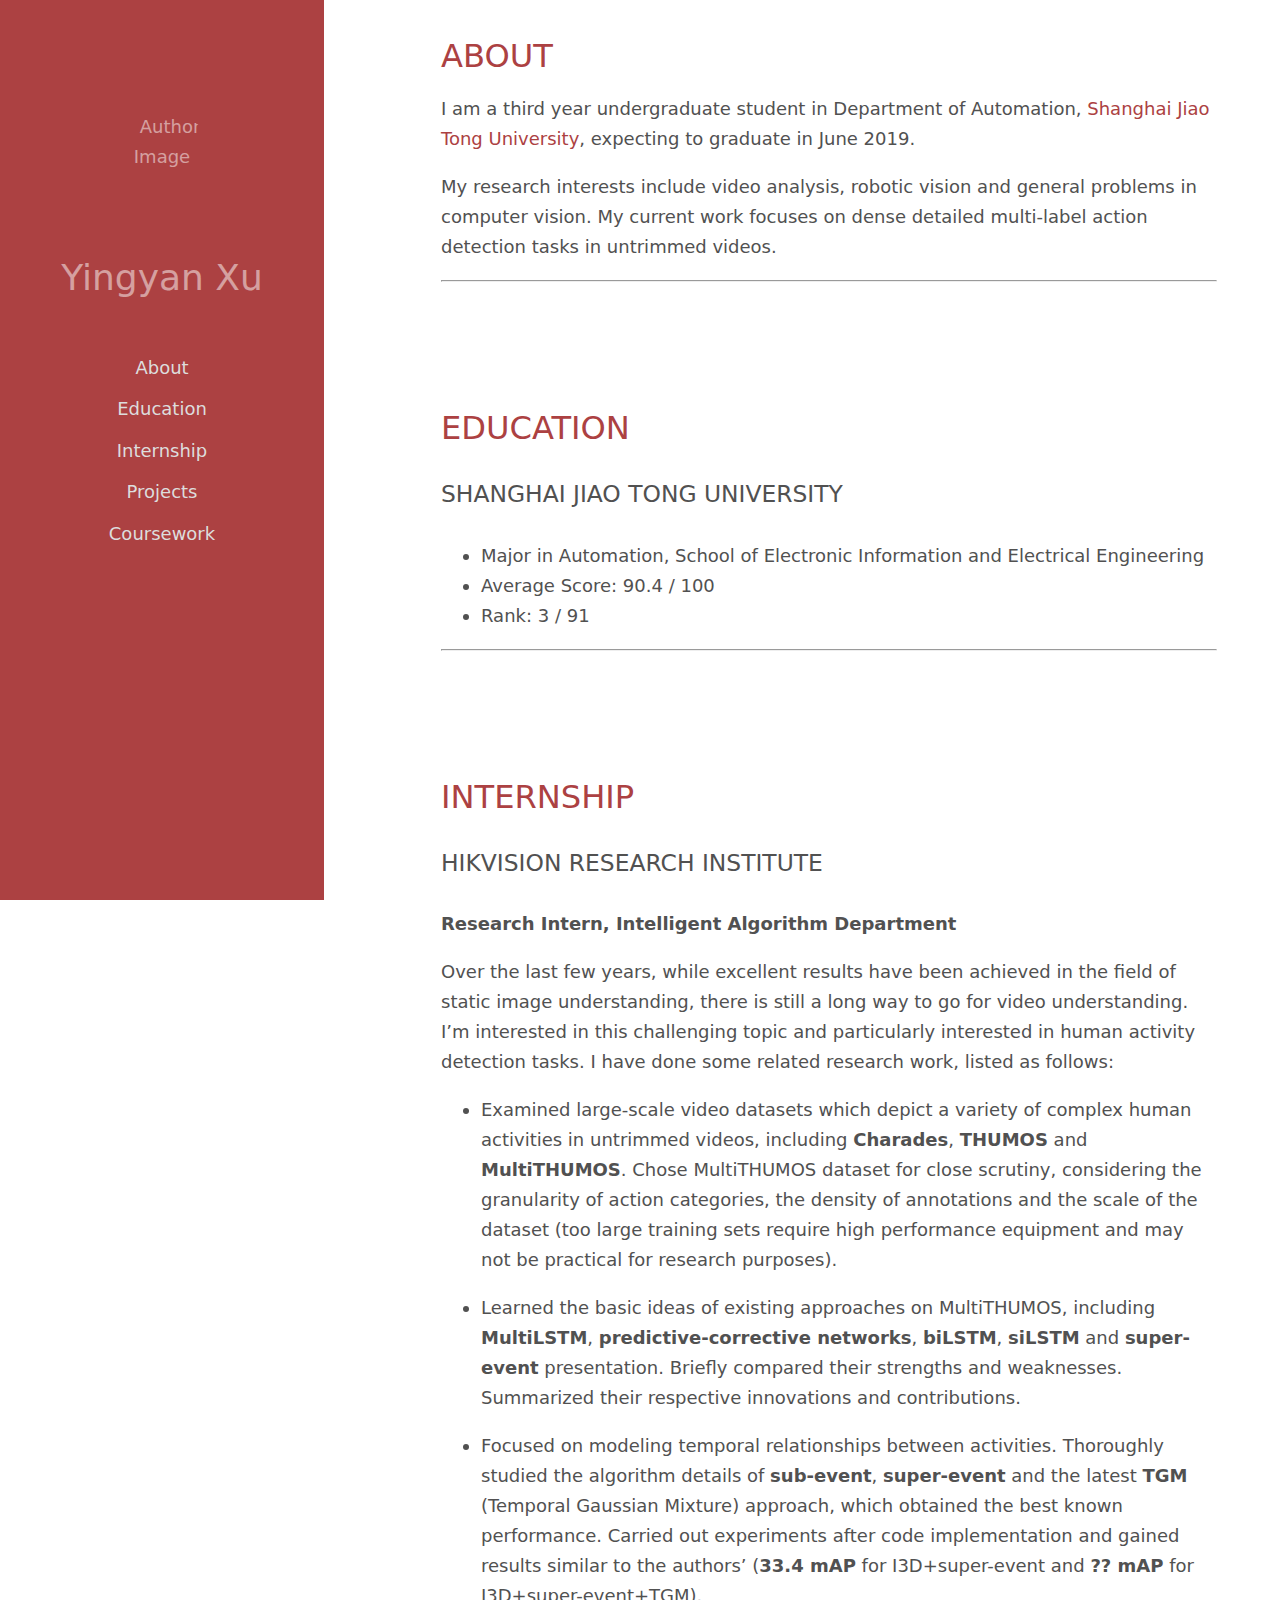
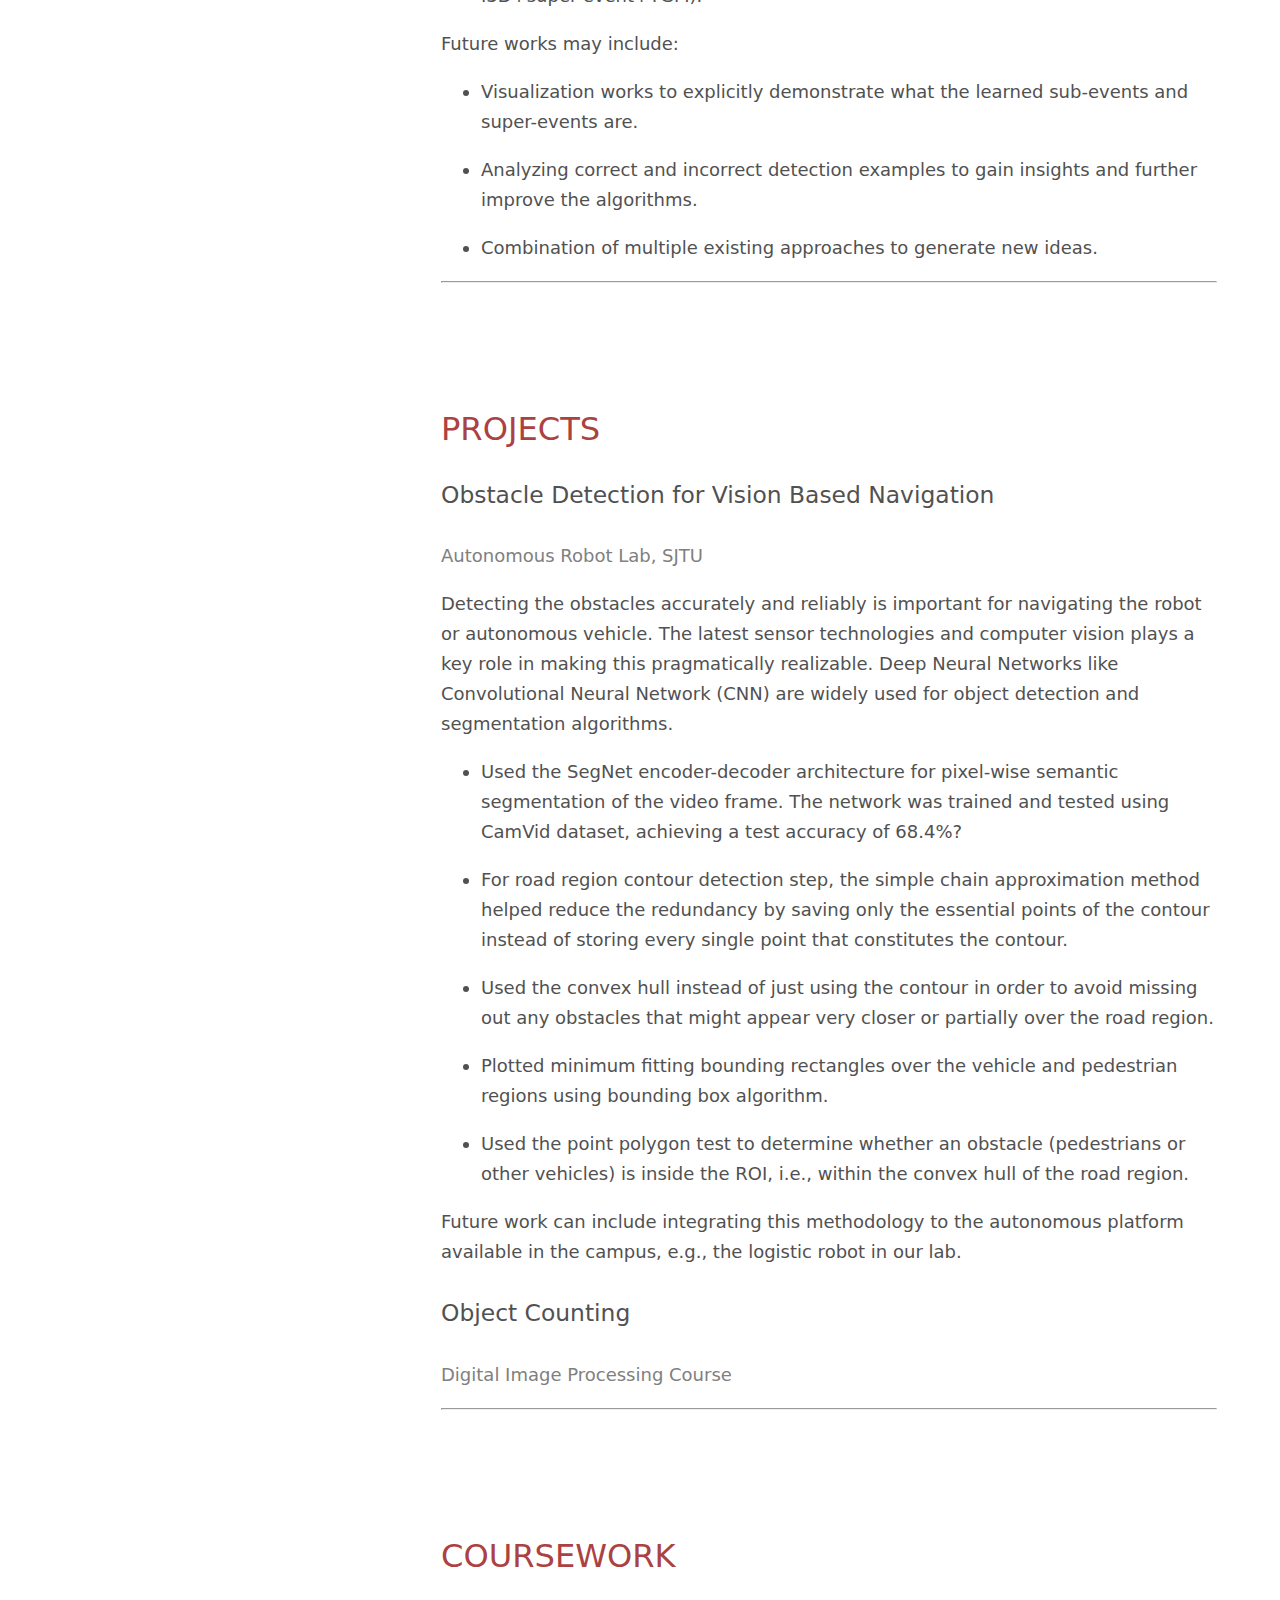
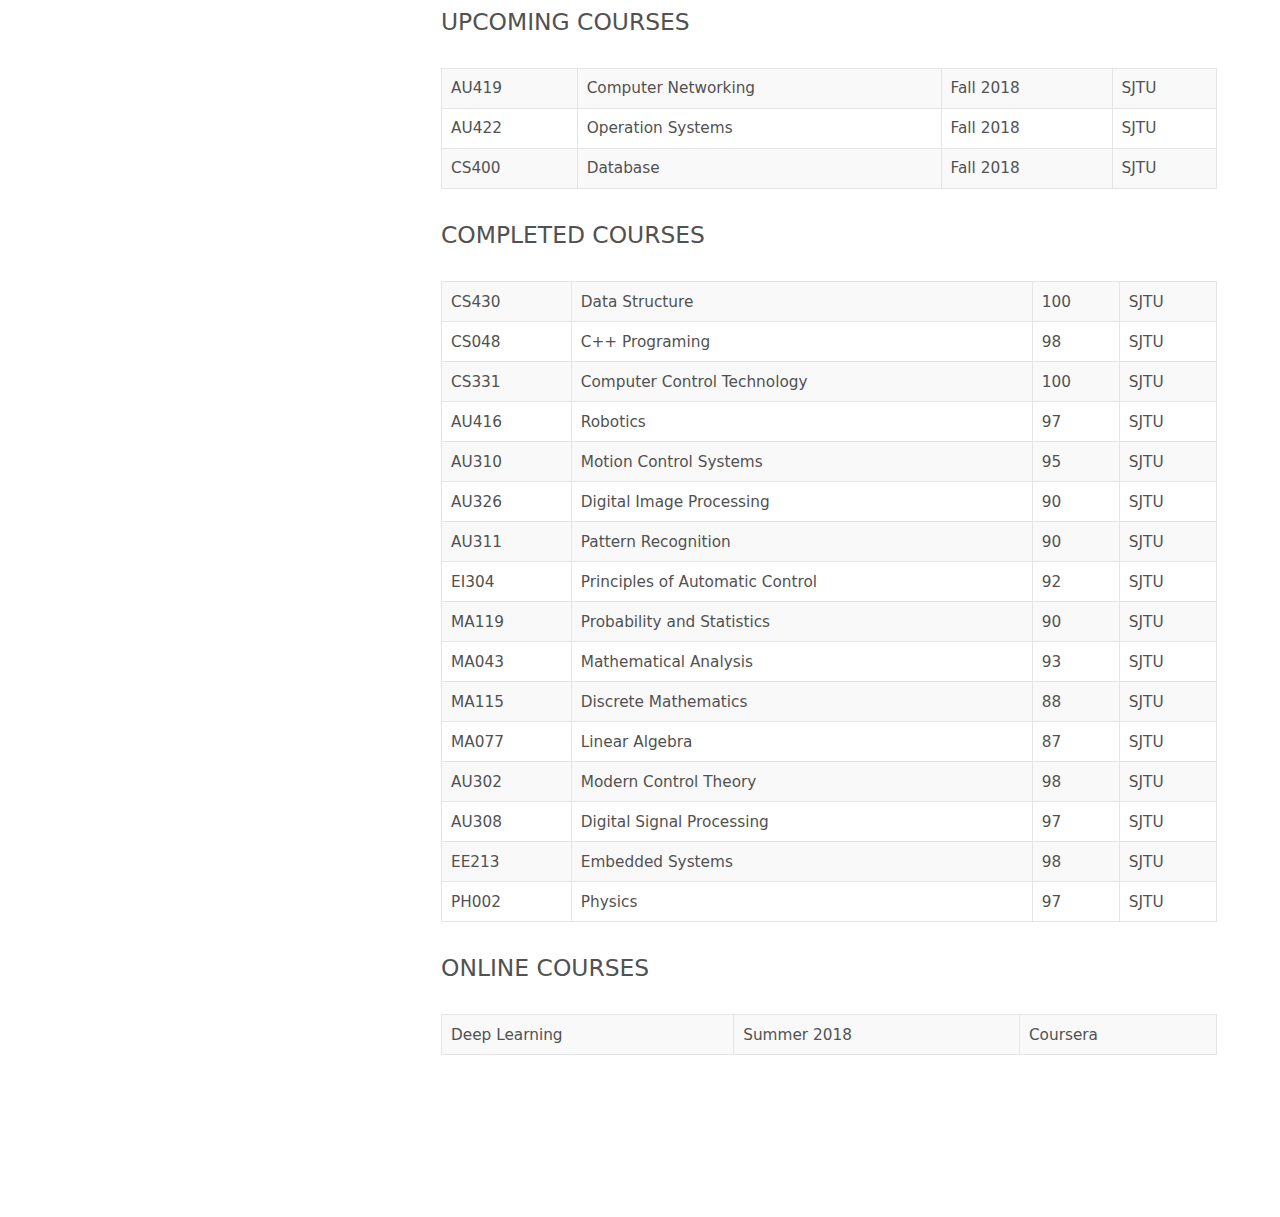
==== index.html @ 3a75a339 "Update index.html" ====
<!DOCTYPE html>
<html lang="en-us">
    
  <head>
    <link href="https://gmpg.org/xfn/11" rel="profile">
    <meta charset="utf-8">
<meta http-equiv="X-UA-Compatible" content="IE=edge">
<meta http-equiv="Cache-Control" content="public" />
<!-- Enable responsiveness on mobile devices -->
<meta name="viewport" content="width=device-width, initial-scale=1.0, maximum-scale=1">
<meta name="generator" content="Hugo 0.46" />

    

<title></title>


<meta name="twitter:card" content="summary"/>
<meta name="twitter:title" content=""/>
<meta name="twitter:description" content="Yingyan Xu"/>

<meta property="og:title" content="" />
<meta property="og:description" content="Yingyan Xu" />
<meta property="og:type" content="website" />
<meta property="og:url" content="https://yingyan-xu.github.io/" />



<meta property="og:updated_time" content="2018-08-13T23:52:44&#43;08:00"/>

<meta property="og:site_name" content="Yingyan Xu" />










    

<link rel="stylesheet" href="https://cdnjs.cloudflare.com/ajax/libs/highlight.js/9.12.0/styles/github.min.css">



<link rel="stylesheet" href="/css/hyde-hyde.css">
<link rel="stylesheet" href="/css/print.min.css" media="print">

    <!-- HTML5 shim and Respond.js for IE8 support of HTML5 elements and media queries -->
    <!--[if lt IE 9]>
    <script src="https://oss.maxcdn.com/html5shiv/3.7.3/html5shiv.min.js"></script>
    <script src="https://oss.maxcdn.com/respond/1.4.2/respond.min.js"></script>
    <![endif]-->
    <!-- Icons -->
    <link rel="apple-touch-icon-precomposed" sizes="144x144" href="/apple-touch-icon-144-precomposed.png">
    
    

<link href="https://yingyan-xu.github.io/index.xml" rel="alternate" type="application/rss+xml" title="" />
<link href="https://yingyan-xu.github.io/index.xml" rel="feed" type="application/rss+xml" title="" />


</head>


    <body class="theme-base-08 ">
        
<div class="sidebar">
  <div class="container ">
    <div class="sidebar-about">
      <span class="site__title">
        <a href="https://yingyan-xu.github.io/"></a>
      </span>
      
      
      
      <div class="author-image">
        <img src="https://yingyan-xu.github.io/img/HEAD.jpg" alt="Author Image" class="img--circle img--headshot element--center"> 
      </div>
      
      <p class="site__description">
         Yingyan Xu 
      </p>
    </div>
    <div>
	<ul class="sidebar-nav">
		 
		 
			 
				<li>
					<a href="#about">
						<span>About</span>
					</a>
				</li>
			 
		 
			 
				<li>
					<a href="#education">
						<span>Education</span>
					</a>
				</li>
			 
		 
			 
				<li>
					<a href="#intership">
						<span>Internship</span>
					</a>
				</li>
			 
		 
			 
				<li>
					<a href="#projects">
						<span>Projects</span>
					</a>
				</li>
			 
		 
			 
				<li>
					<a href="#coursework">
						<span>Coursework</span>
					</a>
				</li>
			 
		
		</li>
	</ul>
</div>

    <p>
      <section class="social">
	
	
	
	
	
	
	
	
	
	
	
	
	&nbsp;<a href="mailto:yingyanxu.0102@gmail.com"><i class="fas fa-at fa-lg" aria-hidden="true"></i></a>
	
</section>

    </p>
    
  </div>
  <div>
  </div>
</div>

        <div class="content container">
            
  <div class="post-list">
    
    
      <div class="post-list__item">
        <span class="item__title--big">
          <a name="about">ABOUT</a>
        </span>
        
        <p>I am a third year undergraduate student in Department of Automation, <a href="http://en.sjtu.edu.cn/">Shanghai Jiao Tong University</a>, expecting to graduate in June 2019.</p>

<p>My research interests include video analysis, robotic vision and general problems in computer vision. My current work focuses on dense detailed multi-label action detection tasks in untrimmed videos.</p>

<hr />

        
        </div>
        
      <div class="post-list__item">
        <span class="item__title--big">
          <a name="education">EDUCATION</a>
        </span>
        
        

<h4 id="shanghai-jiao-tong-university">SHANGHAI JIAO TONG UNIVERSITY</h4>

<ul>
<li>Major in Automation, School of Electronic Information and Electrical Engineering</li>
<li>Average Score: 90.4 / 100</li>
<li>Rank: 3 / 91<br /></li>
</ul>

<hr />

        
        </div>
        
      <div class="post-list__item">
        <span class="item__title--big">
          <a name="internship">INTERNSHIP</a>
        </span>
        
        

<h4 id="hikvision-research-institute">HIKVISION RESEARCH INSTITUTE</h4>

<p><strong>Research Intern, Intelligent Algorithm Department</strong></p>

<p>Over the last few years, while excellent results have been achieved in the field of static image understanding, there is still a long way to go for video understanding. I’m interested in this challenging topic and particularly interested in human activity detection tasks. I have done some related research work, listed as follows:</p>

<ul>
<li><p>Examined large-scale video datasets which depict a variety of complex human activities in untrimmed videos, including <strong>Charades</strong>, <strong>THUMOS</strong> and <strong>MultiTHUMOS</strong>. Chose MultiTHUMOS dataset for close scrutiny, considering the granularity of action categories, the density of annotations and the scale of the dataset (too large training sets require high performance equipment and may not be practical for research purposes).</p></li>

<li><p>Learned the basic ideas of existing approaches on MultiTHUMOS, including <strong>MultiLSTM</strong>, <strong>predictive-corrective networks</strong>, <strong>biLSTM</strong>, <strong>siLSTM</strong> and <strong>super-event</strong> presentation. Briefly compared their strengths and weaknesses. Summarized their respective innovations and contributions.</p></li>

<li><p>Focused on modeling temporal relationships between activities. Thoroughly studied the algorithm details of <strong>sub-event</strong>, <strong>super-event</strong> and the latest <strong>TGM</strong> (Temporal Gaussian Mixture) approach, which obtained the best known performance. Carried out experiments after code implementation and gained results similar to the authors’ (<strong>33.4 mAP</strong> for I3D+super-event and <strong>?? mAP</strong> for I3D+super-event+TGM).</p></li>
</ul>

<p>Future works may include:</p>

<ul>
<li><p>Visualization works to explicitly demonstrate what the learned sub-events and super-events are.</p></li>

<li><p>Analyzing correct and incorrect detection examples to gain insights and further improve the algorithms.</p></li>

<li><p>Combination of multiple existing approaches to generate new ideas.</p></li>
</ul>

<hr />

        
        
        
        </div>
        
      <div class="post-list__item">
        <span class="item__title--big">
          <a name="projects">PROJECTS</a>
        </span>
        
        

<h4 id="obstacle-detection-for-vision-based-navigation">Obstacle Detection for Vision Based Navigation</h4>

<p><font color="gray">Autonomous Robot Lab, SJTU</font></p>

<p>Detecting the obstacles accurately and reliably is important for navigating the robot or autonomous vehicle. The latest sensor technologies and computer vision plays a key role in making this pragmatically realizable. Deep Neural Networks like Convolutional Neural Network (CNN) are widely used for object detection and segmentation algorithms.</p>

<ul>
<li><p>Used the SegNet encoder-decoder architecture for pixel-wise semantic segmentation of the video frame. The network was trained and tested using CamVid dataset, achieving a test accuracy of 68.4%?</p></li>

<li><p>For road region contour detection step, the simple chain approximation method helped reduce the redundancy by saving only the essential points of the contour instead of storing every single point that constitutes the contour.</p></li>

<li><p>Used the convex hull instead of just using the contour in order to avoid missing out any obstacles that might appear very closer or partially over the road region.</p></li>

<li><p>Plotted minimum fitting bounding rectangles over the vehicle and pedestrian regions using bounding box algorithm.</p></li>

<li><p>Used the point polygon test to determine whether an obstacle (pedestrians or other vehicles) is inside the ROI, i.e., within the convex hull of the road region.</p></li>
</ul>

<p>Future work can include integrating this methodology to the autonomous platform available in the campus, e.g., the logistic robot in our lab.</p>

<h4 id="object-counting">Object Counting</h4>

<p><font color="gray">Digital Image Processing Course</font></p>

<hr />

        
        
        
        </div>
        
      <div class="post-list__item">
        <span class="item__title--big">
          <a name="coursework">COURSEWORK</a>
        </span>
        
        

<h4 id="upcoming-courses">UPCOMING COURSES</h4>

<table>
   <tr>
      <td>AU419</td>
      <td>Computer Networking</td>
      <td>Fall 2018</td>
      <td>SJTU</td>
   </tr>
   <tr>
      <td>AU422</td>
      <td>Operation Systems</td>
      <td>Fall 2018</td>
      <td>SJTU</td>
   </tr>
   <tr>
      <td>CS400</td>
      <td>Database</td>
      <td>Fall 2018</td>
      <td>SJTU</td>
   </tr>
</table>

<h4 id="completed-courses">COMPLETED COURSES</h4>

<table>
   <tr>
      <td>CS430</td>
      <td>Data Structure</td>
      <td>100</td>
      <td>SJTU</td>
   </tr>
   <tr>
      <td>CS048</td>
      <td>C++ Programing</td>
      <td>98</td>
      <td>SJTU</td>
   </tr>
   <tr>
      <td>CS331</td>
      <td>Computer Control Technology </td>
      <td>100</td>
      <td>SJTU</td>
   </tr>
   <tr>
      <td>AU416</td>
      <td>Robotics</td>
      <td>97</td>
      <td>SJTU</td>
   </tr>
   <tr>
      <td>AU310</td>
      <td>Motion Control Systems</td>
      <td>95</td>
      <td>SJTU</td>
   </tr>
   <tr>
      <td>AU326</td>
      <td>Digital Image Processing</td>
      <td>90</td>
      <td>SJTU</td>
   </tr>
   <tr>
      <td>AU311</td>
      <td>Pattern Recognition</td>
      <td>90</td>
      <td>SJTU</td>
   </tr>
   <tr>
      <td>EI304</td>
      <td>Principles of Automatic Control</td>
      <td>92</td>
      <td>SJTU</td>
   </tr>
   <tr>
      <td>MA119</td>
      <td>Probability and Statistics</td>
      <td>90</td>
      <td>SJTU</td>
   </tr>
   <tr>
      <td>MA043</td>
      <td>Mathematical Analysis</td>
      <td>93</td>
      <td>SJTU</td>
   </tr>
   <tr>
      <td>MA115</td>
      <td>Discrete Mathematics</td>
      <td>88</td>
      <td>SJTU</td>
   </tr>
   <tr>
      <td>MA077</td>
      <td>Linear Algebra</td>
      <td>87</td>
      <td>SJTU</td>
   </tr>
   <tr>
      <td>AU302</td>
      <td>Modern Control Theory</td>
      <td>98</td>
      <td>SJTU</td>
   </tr>
   <tr>
      <td>AU308</td>
      <td>Digital Signal Processing</td>
      <td>97</td>
      <td>SJTU</td>
   </tr>
   <tr>
      <td>EE213</td>
      <td>Embedded Systems</td>
      <td>98</td>
      <td>SJTU</td>
   </tr>
   <tr>
      <td>PH002</td>
      <td>Physics</td>
      <td>97</td>
      <td>SJTU</td>
   </tr>
</table>

<h4 id="online-courses">ONLINE COURSES</h4>

<table>
   <tr>
      <td>Deep Learning</td>
      <td>Summer 2018</td>
      <td>Coursera</td>
   </tr>
</table>

        
        </div>
        
     
  </div>

        </div>
        

<script defer src="https://use.fontawesome.com/releases/v5.2.0/js/all.js"
  integrity="sha384-4oV5EgaV02iISL2ban6c/RmotsABqE4yZxZLcYMAdG7FAPsyHYAPpywE9PJo+Khy"
  crossorigin="anonymous">
</script>


    </body>
</html>
---- css/hyde-hyde.css ----
* {
  box-sizing: border-box; }

html,
body {
  margin: 0;
  padding: 0; }

html {
  font-family: system-ui, -apple-system, BlinkMacSystemFont, "Segoe UI", "Roboto", "Droid Sans", "Ubuntu", "Helvetica Neue", Helvetica, Arial, sans-serif, "Apple Color Emoji", "Segoe UI Emoji", "Segoe UI Symbol";
  font-size: 18px;
  line-height: 30px; }
  @media (min-width: 38em) {
    html {
      font-size: 20px; } }

body {
  color: #515151;
  background-color: #fff;
  -webkit-text-size-adjust: 100%;
  -ms-text-size-adjust: 100%; }

a {
  color: #268bd2;
  text-decoration: none; }
  a:hover, a:focus {
    text-decoration: underline; }
  a strong {
    color: inherit; }

img {
  display: block;
  max-width: 100%;
  margin: 0 0 1rem;
  border-radius: 5px; }

table {
  margin-bottom: 1rem;
  width: 100%;
  font-size: 85%;
  border: 1px solid #e5e5e5;
  border-collapse: collapse; }

td,
th {
  padding: .25rem .5rem;
  border: 1px solid #e5e5e5; }

th {
  text-align: left; }

tbody tr:nth-child(odd) td,
tbody tr:nth-child(odd) th {
  background-color: #f9f9f9; }

.container {
  max-width: 38rem;
  padding-left: 1.5rem;
  padding-right: 1.5rem;
  margin-left: auto;
  margin-right: auto; }

footer {
  margin-bottom: 2rem; }

.page,
.post {
  margin-bottom: 4em; }
  .page li + li,
  .post li + li {
    margin-top: .25rem; }

.page-title,
.post-title,
.post-title a {
  color: #303030; }

.page-title,
.post-title {
  margin-top: 0; }

.post-date {
  display: block;
  margin-top: -.5rem;
  margin-bottom: 1rem;
  color: #9a9a9a; }

.related {
  padding-top: 2rem;
  padding-bottom: 2rem;
  margin-bottom: 2rem;
  border-top: 1px solid #eee;
  border-bottom: 1px solid #eee; }

.related-posts {
  padding-left: 0;
  list-style: none; }
  .related-posts h3 {
    margin-top: 0; }
  .related-posts li small {
    font-size: 75%;
    color: #999; }
  .related-posts li a:hover {
    color: #268bd2;
    text-decoration: none; }
    .related-posts li a:hover small {
      color: inherit; }

* {
  box-sizing: border-box; }

html {
  -webkit-text-size-adjust: 100%;
  box-direction: normal;
  font-weight: 400;
  font-family: system-ui, -apple-system, BlinkMacSystemFont, "Segoe UI", "Roboto", "Droid Sans", "Ubuntu", "Helvetica Neue", Helvetica, Arial, sans-serif, "Apple Color Emoji", "Segoe UI Emoji", "Segoe UI Symbol";
  font-size: 18px;
  line-height: 30px; }

html,
body {
  margin: 0;
  padding: 0; }

h1,
h2,
h3,
h4 {
  font-weight: 400; }

h1 {
  font-size: 2.15rem;
  line-height: 1.25;
  margin-bottom: 1rem; }

h2 {
  font-size: 1.85rem;
  margin-bottom: .5rem; }

h3 {
  font-size: 1.5rem; }

h4 {
  font-size: 1.3rem; }

h5 {
  font-size: 1rem; }

figure {
  width: 100%;
  margin: 0;
  padding: 0; }

blockquote, .important, .warning {
  padding: .8889rem;
  margin-top: 1.4em;
  margin-left: 0px;
  margin-right: 0px;
  border-radius: 6px;
  border-left-width: 6px;
  border-left-style: solid;
  border-right: 6px solid transparent;
  border-right-width: 6px;
  border-right-style: solid;
  border-right-color: rgba(0, 0, 0, 0) transparent;
  color: #7a7a7a; }

blockquote {
  background-color: #fafafa;
  border-left-color: #e6e6e6; }

.important {
  background-color: #fbf8e8;
  border-left-color: #fee450; }

.warning {
  background-color: #f2dbdc;
  border-left-color: #ae272f; }

kbd {
  font-family: system-ui, -apple-system, BlinkMacSystemFont, "Segoe UI", "Roboto", "Droid Sans", "Ubuntu", "Helvetica Neue", Helvetica, Arial, sans-serif, "Apple Color Emoji", "Segoe UI Emoji", "Segoe UI Symbol";
  padding: 2px 7px;
  border: 1px solid #bbb;
  font-size: 0.8em;
  line-height: 1.4;
  background-color: #f3f3f3;
  color: #313131;
  box-shadow: 0 0 0 rgba(0, 0, 0, 0.2), 0 0 0 2px #fff inset;
  border-radius: 3px;
  display: inline-block;
  text-shadow: 0 1px 0 #fff;
  white-space: nowrap; }

a {
  color: #268bd2;
  text-decoration: none;
  word-wrap: break-word; }
  a.sidebar-nav-item:hover {
    border-style: none;
    text-decoration: none; }
  a.sidebar-nav-item:focus {
    border-style: none;
    text-decoration: none; }
  a:focus {
    color: #515151;
    border-bottom: 1px dotted #bbb;
    text-decoration: none;
    background: transparent;
    background-color: transparent;
    word-wrap: break-word; }
    a:focus.tag {
      border-style: none;
      text-decoration: none; }
  a:hover {
    color: #515151;
    border-bottom: 1px dotted #bbb;
    text-decoration: none;
    background: transparent;
    background-color: transparent;
    word-wrap: break-word; }
    a:hover.tag {
      border-style: none;
      text-decoration: none; }
  a.tag {
    border-style: none;
    text-decoration: none; }

.content {
  padding-bottom: 2rem;
  padding-top: 2rem; }

.sidebar {
  background-color: #300030;
  color: white;
  color: rgba(255, 255, 255, 0.5);
  padding: 6rem 1rem;
  text-align: center; }
  .sidebar a {
    color: #dddddd;
    border: none; }
    .sidebar a:hover {
      color: #ffffff; }
    .sidebar a:focus {
      color: #ffffff; }
  .sidebar .sidebar-about {
    text-align: center; }
  .sidebar .author-image {
    display: block;
    margin-top: 4px; }

.sidebar-nav {
  text-align: center;
  list-style: none;
  margin-bottom: 2rem;
  margin-top: 3rem;
  padding-left: 0; 
  line-height: 2.3; }

.sidebar-nav-item {
  display: block;
  line-height: 1.75; }
  .sidebar-nav-item .active {
    font-weight: bold; }

.site__title {
  font-size: 3rem;
  margin-bottom: 0.5rem; }
  .site__title a:hover {
    border: none; }

.site__description {
  font-size: 2rem;
  font-weight: 300; }

.social {
  text-align: center; }
  .social a {
    border-style: none;
    text-decoration: none; }

.img--circle {
  border-radius: 50%; }

.img--headshot {
  height: 115px;
  width: 115px; }

.img--caption {
  font-style: italic; }

.copyright {
  text-align: center;
  font-size: 0.7rem; }

.section__title {
  font-size: 2.15rem; }

.post-list__item {
  margin-bottom: 7em; }

.item__title--big {
  display: block;
  font-size: 1.785rem;
  line-height: 1.25; }

.item__title--small {
  font-size: 1rem; }

.item__date {
  color: #9a9a9a;
  display: block;
  font-size: 1rem;
  margin-bottom: .2rem;
  margin-top: .2rem; }

.post__meta {
  font-size: 0.8rem;
  color: #878787;
  font-weight: 300; }

.post__category {
  font-weight: bold; }

.post__tag {
  background: #eee;
  border-radius: 2px;
  color: #606570;
  font-size: 0.667rem;
  font-weight: bold;
  padding: 2px 6px; }

.post__title {
  /* For Chrome and Safari */
  /* For old Fx (3.6 to 15) */
  /* For pre-releases of IE 10*/
  /* For old Opera (11.1 to 12.0) */
  background-image: linear-gradient(to right, #ff2c2c, #7a5e91);
  /* Standard syntax; must be last */
  color: transparent;
  -webkit-background-clip: text;
  background-clip: text; }

.post__subtitle {
  display: block;
  font-size: 1.5rem;
  font-style: italic;
  padding: 0 0 1rem 0; }

.post--navigation {
  width: 800px;
  max-width: calc(100% - 0px);
  margin: 0 auto;
  margin-top: 60px; }
  .post--navigation a {
    font-size: 0.8rem;
    display: flex;
    align-items: center;
    justify-content: center;
    padding: 15px;
    color: #c2255c;
    border: 2px solid #c2255c;
    line-height: 1.25;
    text-transform: uppercase; }
    .post--navigation a:hover {
      padding: 14px;
      border-width: 3px; }
    .post--navigation a:nth-child(2) {
      margin-top: 10px; }
    .post--navigation a:first-child:last-child {
      width: 100%; }
  .post--navigation .fa {
    font-size: 0.8rem; }
  .post--navigation .post--navigation-prev {
    text-align: left; }
    .post--navigation .post--navigation-prev .fa {
      padding-right: 10px; }
    .post--navigation .post--navigation-prev .navigation-tittle {
      padding-left: 4px; }
  .post--navigation .post--navigation-next {
    text-align: right; }
    .post--navigation .post--navigation-next .fa {
      padding-left: 10px; }
    .post--navigation .post--navigation-next .navigation-tittle {
      padding-right: 4px; }

.post--navigation-single a {
  text-transform: none; }

#references li {
  font-size: 0.9rem; }

pre {
  -moz-tab-size: 2;
    -o-tab-size: 2;
       tab-size: 2; }
  pre code {
    white-space: pre-wrap; }

code {
  font-family: "SF-Mono", "SFMono-Regular", Menlo, Monaco, Consolas, "Liberation Mono", "Roboto Mono", "Ubuntu Mono", "Courier New", Courier, monospace;
  font-size: 0.9rem; }

code {
  padding: .25em .5em;
  color: #bf616a;
  background-color: #f9f9f9;
  border-radius: 3px; }

.hljs {
  font-size: 0.9rem;
  font-weight: 300;
  white-space: pre;
  border: 1px solid #ddd;
  border-radius: 4px; }

/*
body .gist {
	.gist-file {
		margin-bottom: 0;
		border-radius: 0;
	}
	.gist-data {
		border-bottom: none;
		border-radius: 0;
		background-color: $gray-3;
	}
	.blob-wrapper {
		border-radius: 0;
	}
	.highlight {
		background-color: transparent;
		font-family: Droid Sans Mono, monospace;
		font-size: 14px;
		td {
			border: none;
			padding: 5px 15px !important;
			line-height: 1;
			font-family: inherit;
			font-size: inherit;
		}
	}
	tr {
		&:first-child td {
			padding-top: 15px !important;
		}
		&:last-child td {
			padding-bottom: 15px !important;
		}
	}
	.blob-num {
		color: #ced4da;
		background-color: #495057;
		pointer-events: none;
	}
	.gist-meta {
		//display: none;
	}
}
*/
body .gist .gist-data {
  background-color: #fafafa; }

body .gist .highlight {
  background-color: transparent; }

body .gist td {
  border: none; }

.badge-category,
a.badge-category {
  color: #fff !important;
  background-color: #0088cc; }

a.badge-category:hover, a.badge-category:focus {
  color: #0088cc !important;
  background: transparent;
  background-color: transparent;
  text-decoration: none;
  border-bottom: none; }

.badge-tag,
a.badge-tag {
  color: #fff !important;
  background-color: #7766cc; }
  .badge-tag:hover, .badge-tag:focus,
  a.badge-tag:hover,
  a.badge-tag:focus {
    color: #7766cc !important;
    background: transparent;
    background-color: transparent;
    text-decoration: none;
    border-bottom: none; }

.badge {
  display: inline-block;
  padding: 0.25em 0.4em;
  font-size: 0.75rem;
  font-weight: bold;
  line-height: 1;
  text-align: center;
  white-space: nowrap;
  vertical-align: baseline;
  border-radius: 0.25rem; }

.portfolio__content section {
  margin-bottom: 1.765rem; }

.portfolio__featured-project {
  margin: 0 0 1.765rem; }
  .portfolio__featured-project img {
    margin: 0 0 1rem;
    box-shadow: 1px 1px #eee; }

.project__image {
  border: 1px solid #eee;
  box-shadow: 1px 1px #eee; }

.project__title {
  margin-top: 1.765rem;
  letter-spacing: 1px;
  font-size: 1.85rem; }

.project__subtitle-big, .project__subtitle-small {
  font-style: italic;
  color: #778492;
  display: block;
  margin-top: 0.5rem;
  margin: 0 0 1rem; }

.project__subtitle-big {
  font-size: 1.5rem; }

.project__subtitle-small {
  font-size: 1.3rem; }

.project__featured-image {
  position: relative; }

.project__summary {
  margin-bottom: 1.765rem;
  text-align: left; }

.divider {
  margin-bottom: 3.5rem; }

.row-space {
  margin-bottom: 1rem; }

.col-xs-12, .col-sm-4, .col-md-4, .col-sm-8, .col-md-8 {
  min-height: 1px;
  padding-left: 15px;
  padding-right: 15px;
  position: relative; }

.row {
  margin-left: -15px;
  margin-right: -15px; }

.col-xs-12 {
  width: 100%; }

.img-responsive {
  display: block;
  max-width: 100%;
  height: auto; }

@media (min-width: 320px) and (max-width: 768px) {
  .sidebar li {
    padding: .1rem 0; }
  .hidden-tablet {
    display: none; } }

@media (min-width: 768px) {
  html,
  body {
    font-size: 16px; }
  .sidebar {
    bottom: 0;
    left: 0;
    position: fixed;
    text-align: left;
    top: 0;
    width: 18rem; }
  .sidebar-sticky {
    left: 1rem;
    position: absolute;
    right: 1rem;
    top: 1rem; }
  .content {
    margin-left: 20rem;
    margin-right: 2rem;
    max-width: 38rem; }
  .layout-reverse .sidebar {
    left: auto;
    right: 0; }
  .layout-reverse .content {
    margin-left: 2rem;
    margin-right: 20rem; }
  .col-sm-8 {
    width: 66.66666667%; }
  .project__title {
    margin-top: 0.2rem; }
  .post--navigation {
    display: flex;
    justify-content: space-between; }
    .post--navigation a {
      width: calc(50% - 10px); }
      .post--navigation a:nth-child(2) {
        margin-top: 0; } }

@media (min-width: 992px) {
  html,
  body {
    font-size: 18px; }
  .content {
    margin-left: 23rem;
    margin-right: 2rem;
    max-width: 55rem; }
  .layout-reverse .content {
    margin-left: 4rem;
    margin-right: 22rem; }
  .col-md-4 {
    float: left;
    width: 33.33333333%; }
  .col-md-8 {
    float: left;
    width: 66.66666667%; }
  .portfolio-container {
    width: 1360px; } }

.element--center {
  display: block;
  margin-left: auto;
  margin-right: auto; }

.menu {
  background-color: #f3f3f3;
  color: #333;
  border-radius: 2px;
  padding: 1px 5px; }

.text-center {
  text-align: center; }

.pull-right {
  float: right; }

.theme-base-08 .sidebar {
  background-color: #ac4142; }

.theme-base-08 .content a {
  color: #ac4142; }

.theme-base-08 .related-posts li a:hover {
  color: #ac4142; }

.theme-base-09 .sidebar {
  background-color: #d28445; }

.theme-base-09 .content a {
  color: #d28445; }

.theme-base-09 .related-posts li a:hover {
  color: #d28445; }

.theme-base-0a .sidebar {
  background-color: #f4bf75; }

.theme-base-0a .content a {
  color: #f4bf75; }

.theme-base-0a .related-posts li a:hover {
  color: #f4bf75; }

.theme-base-0b .sidebar {
  background-color: #90a959; }

.theme-base-0b .content a {
  color: #90a959; }

.theme-base-0b .related-posts li a:hover {
  color: #90a959; }

.theme-base-0c .sidebar {
  background-color: #75b5aa; }

.theme-base-0c .content a {
  color: #75b5aa; }

.theme-base-0c .related-posts li a:hover {
  color: #75b5aa; }

.theme-base-0d .sidebar {
  background-color: #6a9fb5; }

.theme-base-0d .content a {
  color: #6a9fb5; }

.theme-base-0d .related-posts li a:hover {
  color: #6a9fb5; }

.theme-base-0e .sidebar {
  background-color: #aa759f; }

.theme-base-0e .content a {
  color: #aa759f; }

.theme-base-0e .related-posts li a:hover {
  color: #aa759f; }

.theme-base-0f .sidebar {
  background-color: #8f5536; }

.theme-base-0f .content a {
  color: #8f5536; }

.theme-base-0f .related-posts li a:hover {
  color: #8f5536; }

/*# sourceMappingURL=hyde-hyde.css.map */
---- css/print.min.css ----
.sidebar{display:none!important}.container,.content{margin:0 auto;width:100%;float:none;display:initial}.container{padding-left:1rem;padding-right:1rem}
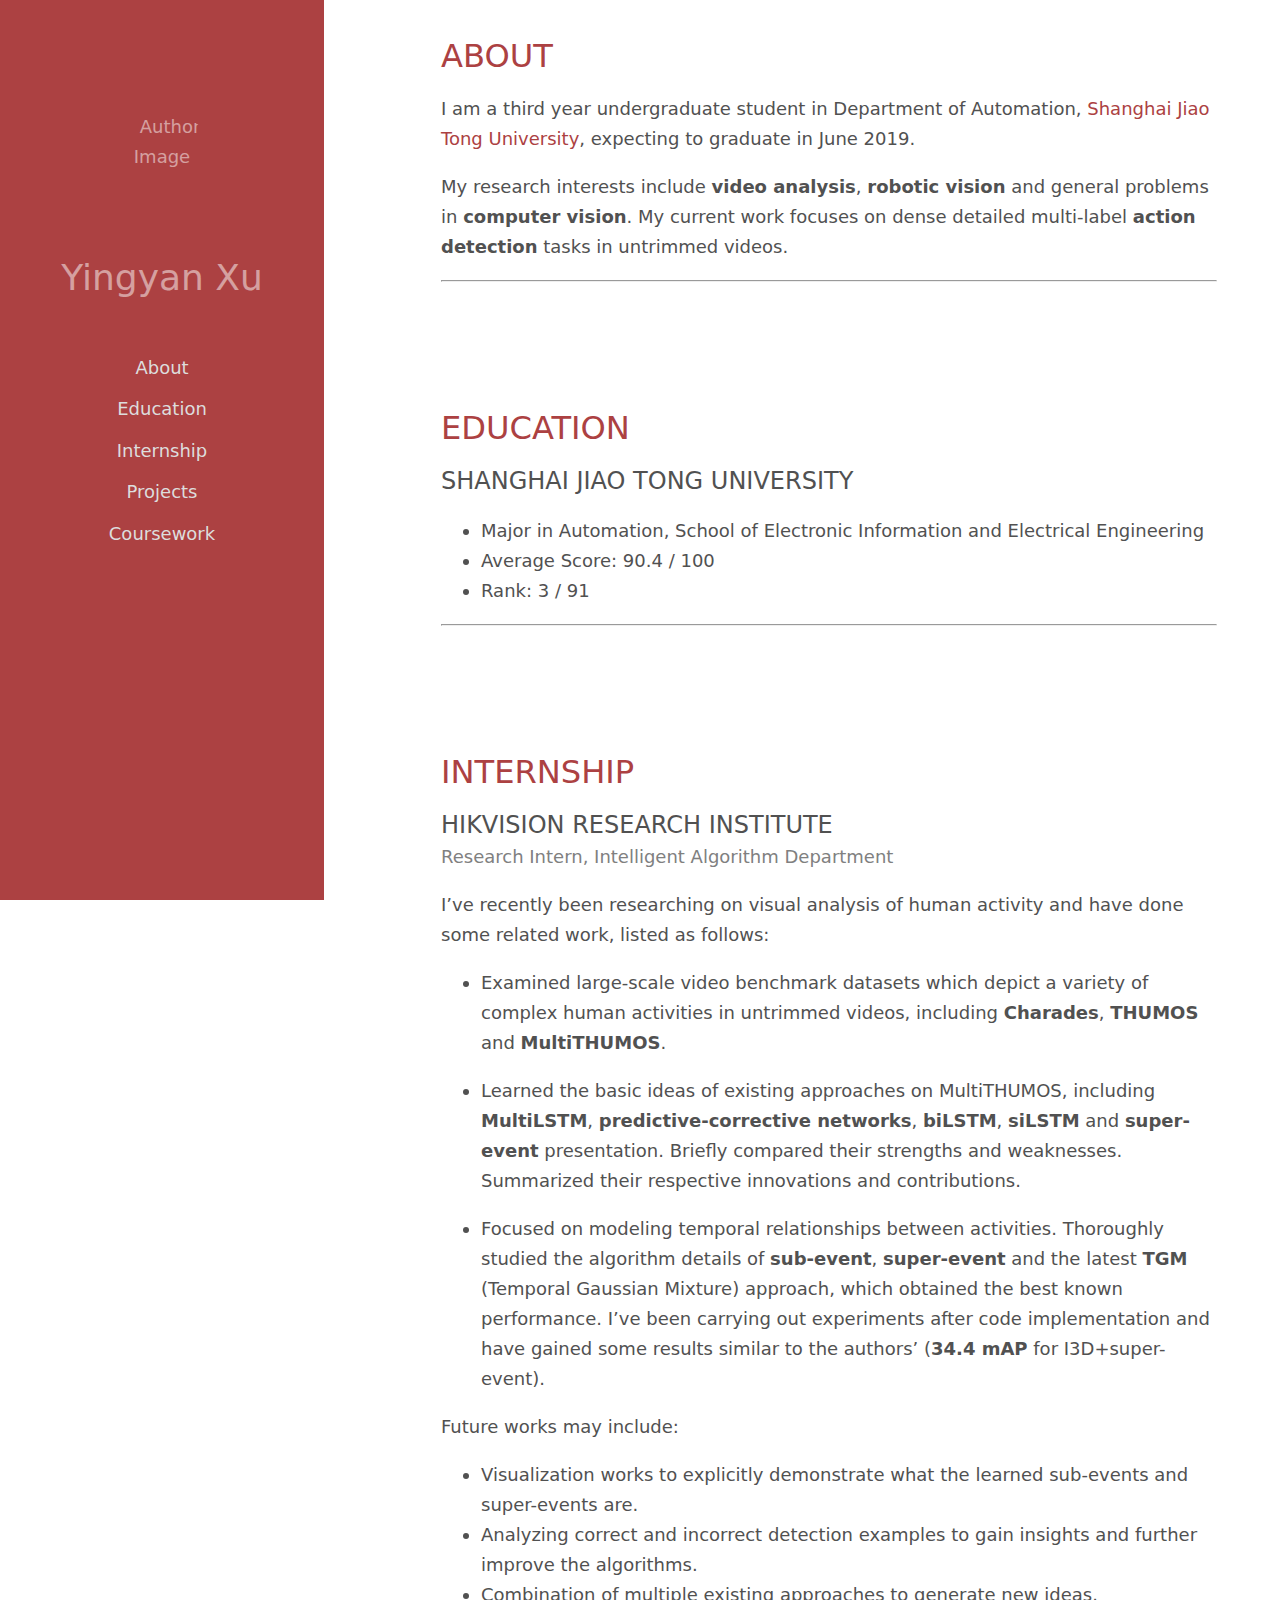
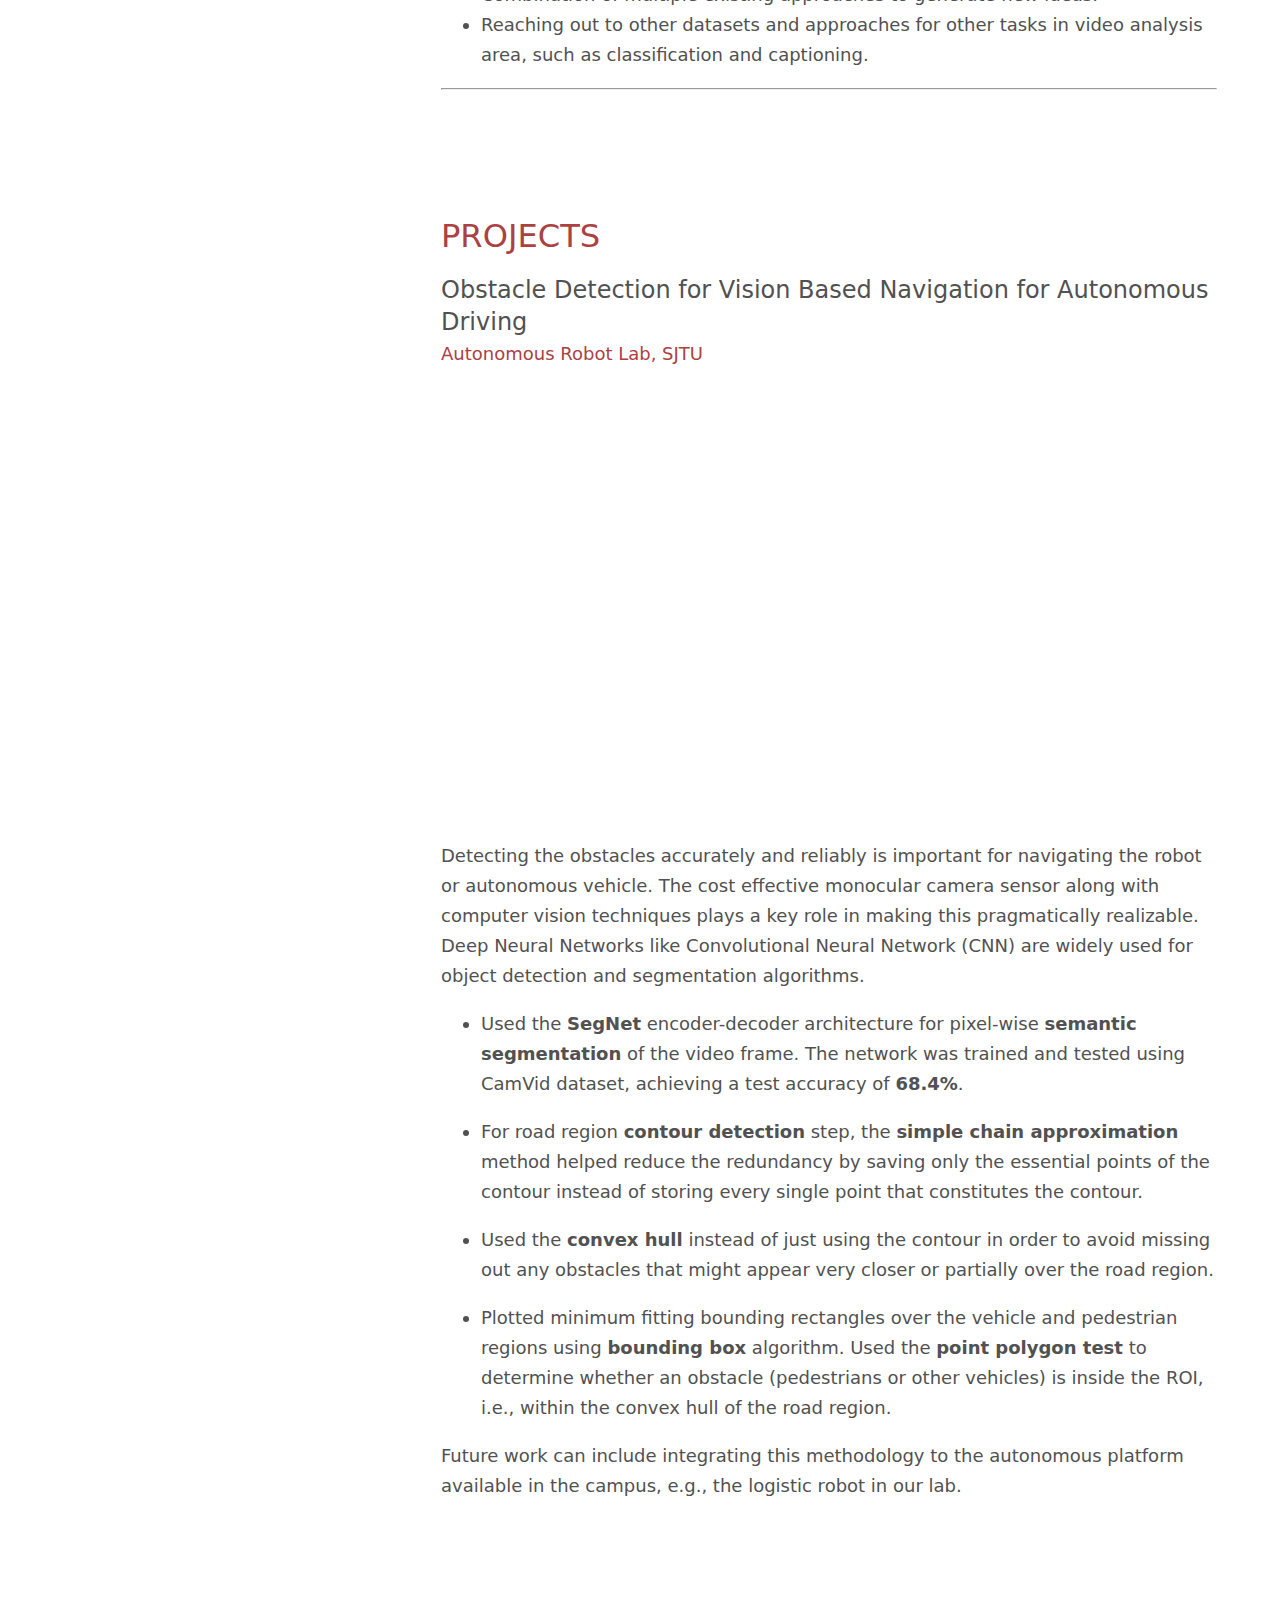
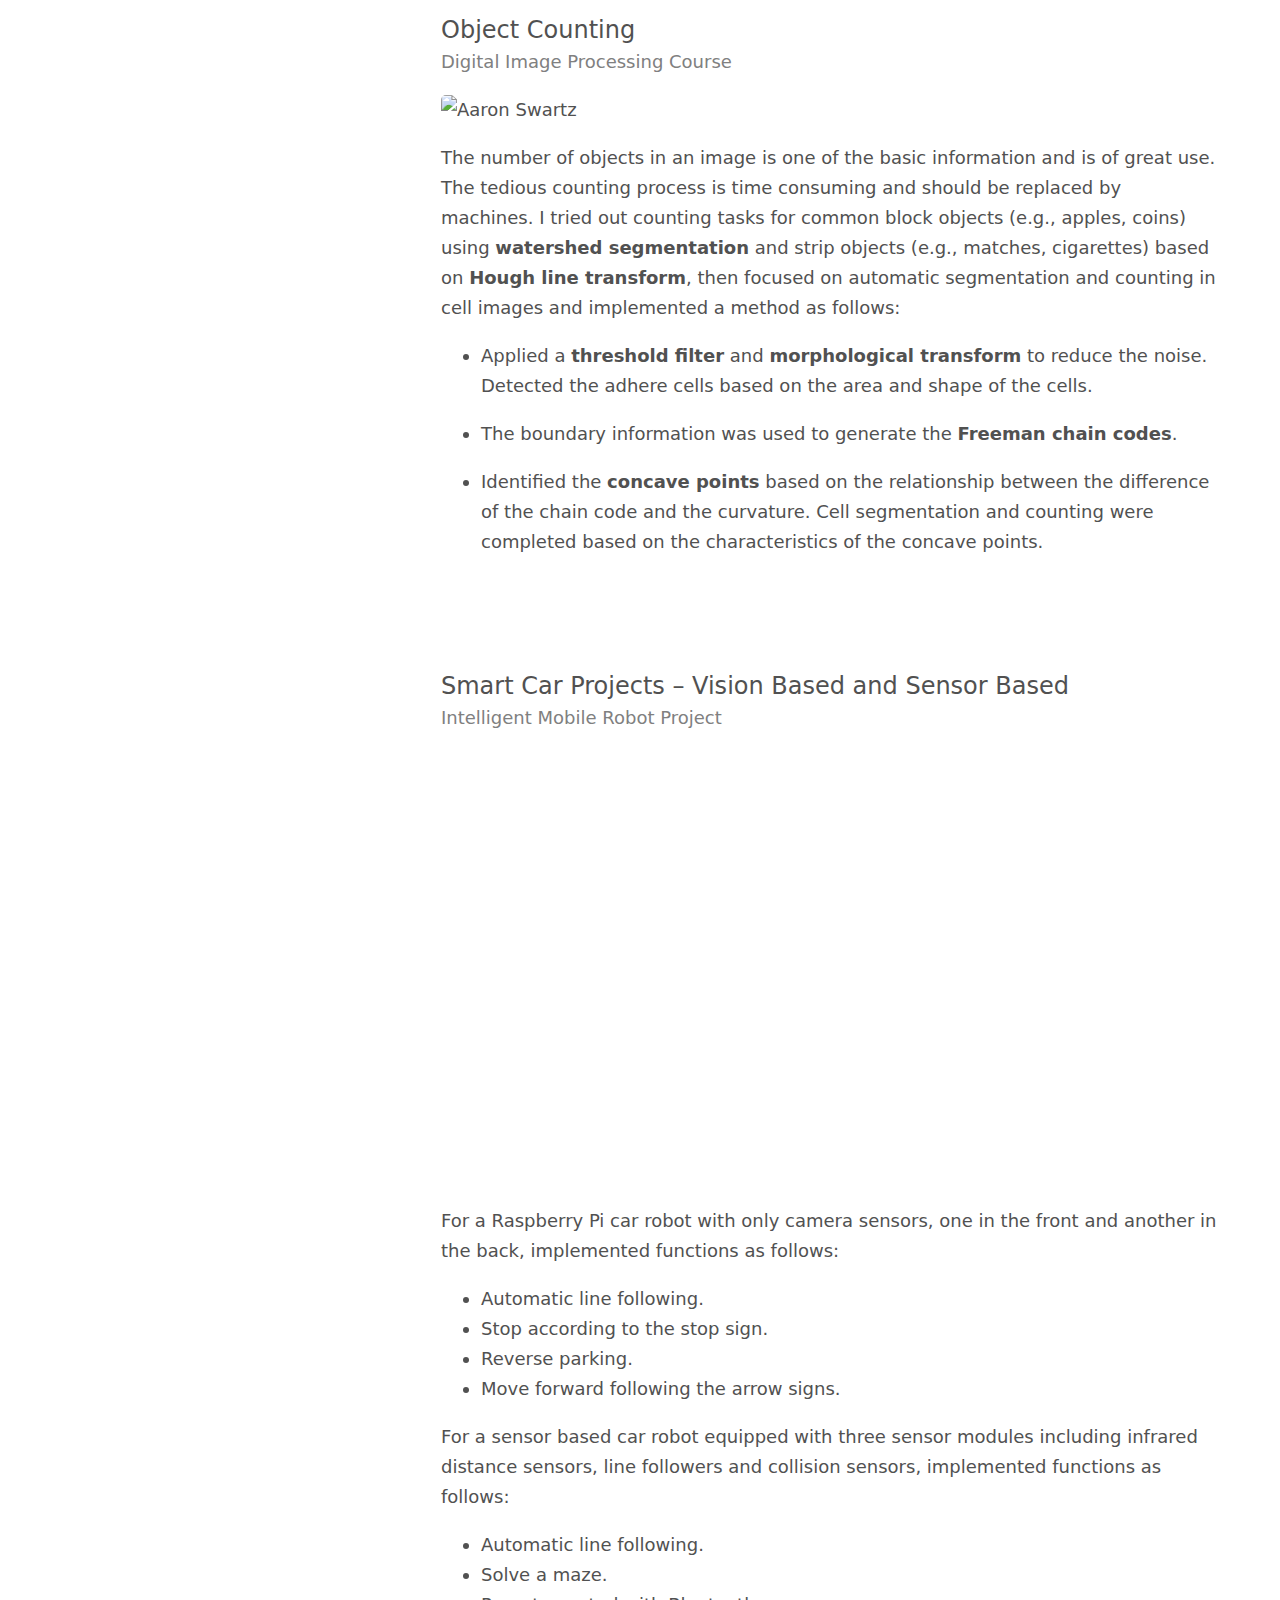
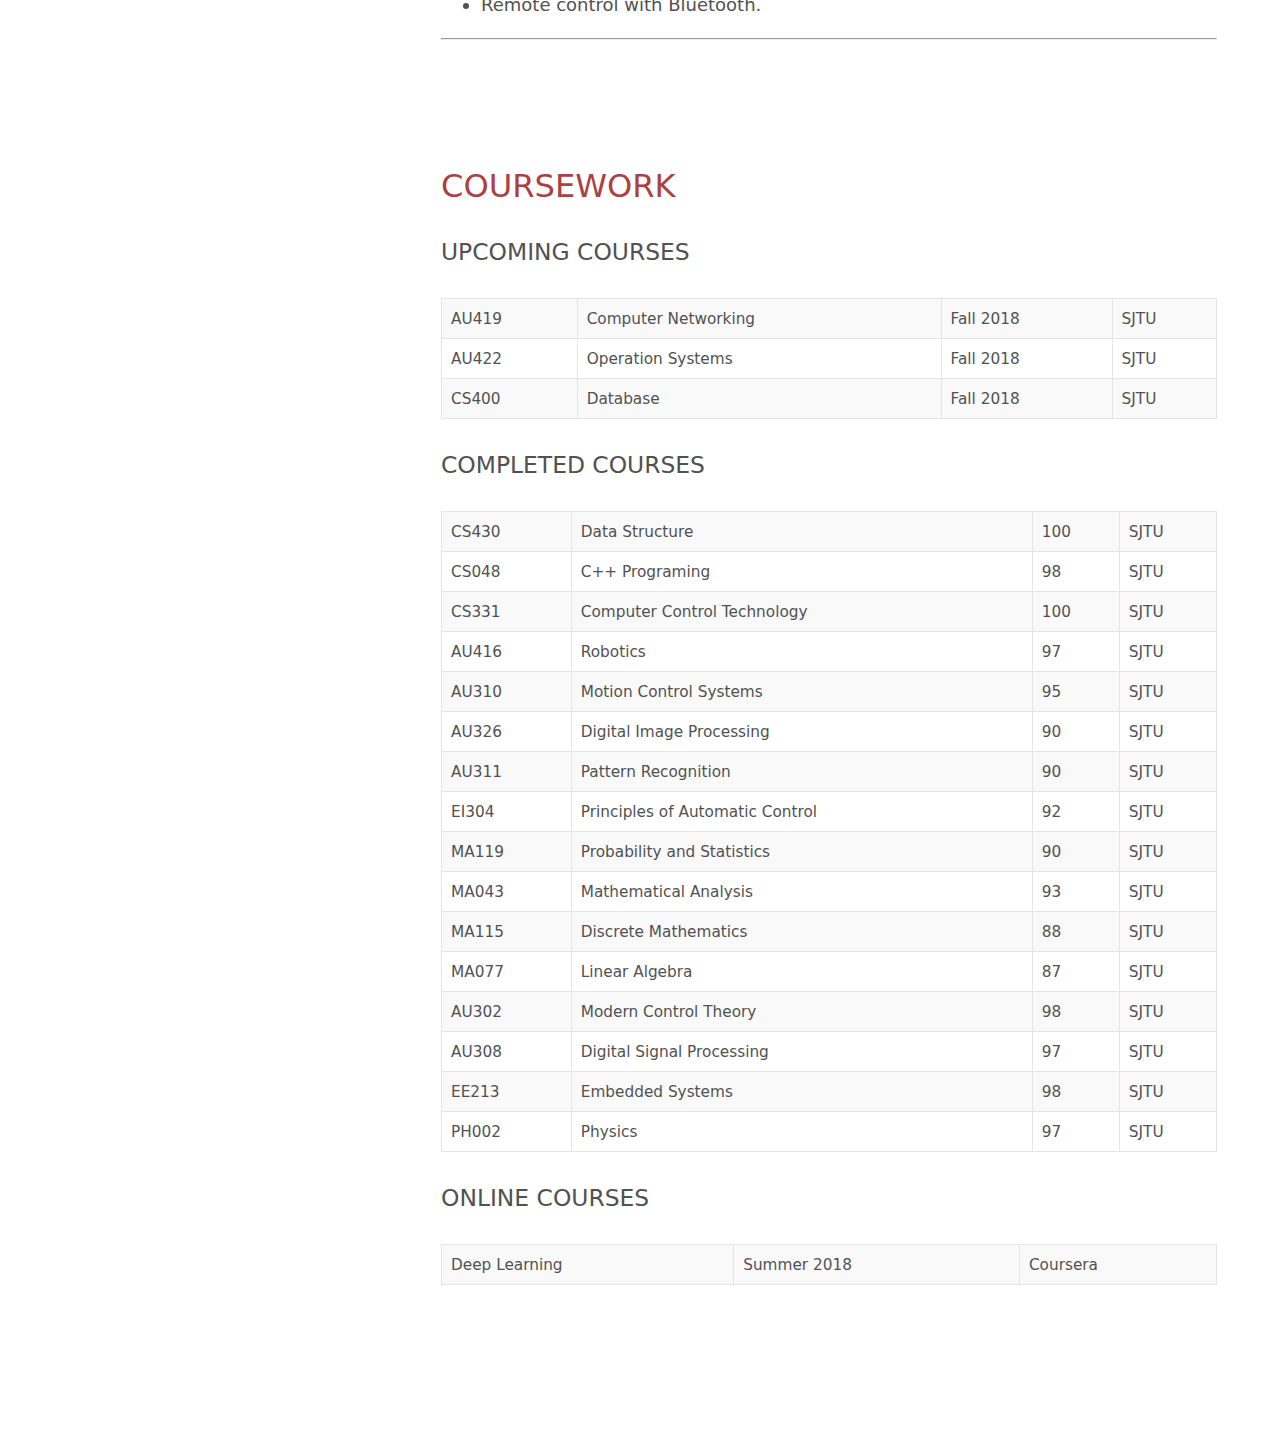
==== commit 76904b36: "update" ====
--- a/index.html
+++ b/index.html
@@ -164,12 +164,12 @@
     
       <div class="post-list__item">
         <span class="item__title--big">
-          <a name="about">ABOUT</a>
+          <a>ABOUT</a>
         </span>
         
         <p>I am a third year undergraduate student in Department of Automation, <a href="http://en.sjtu.edu.cn/">Shanghai Jiao Tong University</a>, expecting to graduate in June 2019.</p>
 
-<p>My research interests include video analysis, robotic vision and general problems in computer vision. My current work focuses on dense detailed multi-label action detection tasks in untrimmed videos.</p>
+<p>My research interests include <strong>video analysis</strong>, <strong>robotic vision</strong> and general problems in <strong>computer vision</strong>. My current work focuses on dense detailed multi-label <strong>action detection</strong> tasks in untrimmed videos.</p>
 
 <hr />
 
@@ -178,12 +178,10 @@
         
       <div class="post-list__item">
         <span class="item__title--big">
-          <a name="education">EDUCATION</a>
+          <a>EDUCATION</a>
         </span>
         
-        
-
-<h4 id="shanghai-jiao-tong-university">SHANGHAI JIAO TONG UNIVERSITY</h4>
+        <p><font size=5>SHANGHAI JIAO TONG UNIVERSITY</font></br></p>
 
 <ul>
 <li>Major in Automation, School of Electronic Information and Electrical Engineering</li>
@@ -198,33 +196,29 @@
         
       <div class="post-list__item">
         <span class="item__title--big">
-          <a name="internship">INTERNSHIP</a>
+          <a>INTERNSHIP</a>
         </span>
         
-        
-
-<h4 id="hikvision-research-institute">HIKVISION RESEARCH INSTITUTE</h4>
-
-<p><strong>Research Intern, Intelligent Algorithm Department</strong></p>
-
-<p>Over the last few years, while excellent results have been achieved in the field of static image understanding, there is still a long way to go for video understanding. I’m interested in this challenging topic and particularly interested in human activity detection tasks. I have done some related research work, listed as follows:</p>
-
-<ul>
-<li><p>Examined large-scale video datasets which depict a variety of complex human activities in untrimmed videos, including <strong>Charades</strong>, <strong>THUMOS</strong> and <strong>MultiTHUMOS</strong>. Chose MultiTHUMOS dataset for close scrutiny, considering the granularity of action categories, the density of annotations and the scale of the dataset (too large training sets require high performance equipment and may not be practical for research purposes).</p></li>
+        <p><font size=5>HIKVISION RESEARCH INSTITUTE</font></br>
+<font color="gray">Research Intern, Intelligent Algorithm Department</font></p>
+
+<p>I’ve recently been researching on visual analysis of human activity and have done some related work, listed as follows:</p>
+
+<ul>
+<li><p>Examined large-scale video benchmark datasets which depict a variety of complex human activities in untrimmed videos, including <strong>Charades</strong>, <strong>THUMOS</strong> and <strong>MultiTHUMOS</strong>.</p></li>
 
 <li><p>Learned the basic ideas of existing approaches on MultiTHUMOS, including <strong>MultiLSTM</strong>, <strong>predictive-corrective networks</strong>, <strong>biLSTM</strong>, <strong>siLSTM</strong> and <strong>super-event</strong> presentation. Briefly compared their strengths and weaknesses. Summarized their respective innovations and contributions.</p></li>
 
-<li><p>Focused on modeling temporal relationships between activities. Thoroughly studied the algorithm details of <strong>sub-event</strong>, <strong>super-event</strong> and the latest <strong>TGM</strong> (Temporal Gaussian Mixture) approach, which obtained the best known performance. Carried out experiments after code implementation and gained results similar to the authors’ (<strong>33.4 mAP</strong> for I3D+super-event and <strong>?? mAP</strong> for I3D+super-event+TGM).</p></li>
+<li><p>Focused on modeling temporal relationships between activities. Thoroughly studied the algorithm details of <strong>sub-event</strong>, <strong>super-event</strong> and the latest <strong>TGM</strong> (Temporal Gaussian Mixture) approach, which obtained the best known performance. I&rsquo;ve been carrying out experiments after code implementation and have gained some results similar to the authors’ (<strong>34.4 mAP</strong> for I3D+super-event).</p></li>
 </ul>
 
 <p>Future works may include:</p>
 
 <ul>
-<li><p>Visualization works to explicitly demonstrate what the learned sub-events and super-events are.</p></li>
-
-<li><p>Analyzing correct and incorrect detection examples to gain insights and further improve the algorithms.</p></li>
-
-<li><p>Combination of multiple existing approaches to generate new ideas.</p></li>
+<li>Visualization works to explicitly demonstrate what the learned sub-events and super-events are.<br /></li>
+<li>Analyzing correct and incorrect detection examples to gain insights and further improve the algorithms.<br /></li>
+<li>Combination of multiple existing approaches to generate new ideas.<br /></li>
+<li>Reaching out to other datasets and approaches for other tasks in video analysis area, such as classification and captioning.</li>
 </ul>
 
 <hr />
@@ -236,34 +230,81 @@
         
       <div class="post-list__item">
         <span class="item__title--big">
-          <a name="projects">PROJECTS</a>
+          <a>PROJECTS</a>
         </span>
         
-        
-
-<h4 id="obstacle-detection-for-vision-based-navigation">Obstacle Detection for Vision Based Navigation</h4>
-
-<p><font color="gray">Autonomous Robot Lab, SJTU</font></p>
-
-<p>Detecting the obstacles accurately and reliably is important for navigating the robot or autonomous vehicle. The latest sensor technologies and computer vision plays a key role in making this pragmatically realizable. Deep Neural Networks like Convolutional Neural Network (CNN) are widely used for object detection and segmentation algorithms.</p>
-
-<ul>
-<li><p>Used the SegNet encoder-decoder architecture for pixel-wise semantic segmentation of the video frame. The network was trained and tested using CamVid dataset, achieving a test accuracy of 68.4%?</p></li>
-
-<li><p>For road region contour detection step, the simple chain approximation method helped reduce the redundancy by saving only the essential points of the contour instead of storing every single point that constitutes the contour.</p></li>
-
-<li><p>Used the convex hull instead of just using the contour in order to avoid missing out any obstacles that might appear very closer or partially over the road region.</p></li>
-
-<li><p>Plotted minimum fitting bounding rectangles over the vehicle and pedestrian regions using bounding box algorithm.</p></li>
-
-<li><p>Used the point polygon test to determine whether an obstacle (pedestrians or other vehicles) is inside the ROI, i.e., within the convex hull of the road region.</p></li>
-</ul>
-
-<p>Future work can include integrating this methodology to the autonomous platform available in the campus, e.g., the logistic robot in our lab.</p>
-
-<h4 id="object-counting">Object Counting</h4>
-
-<p><font color="gray">Digital Image Processing Course</font></p>
+        <p><font size=5>Obstacle Detection for Vision Based Navigation for Autonomous Driving</font></br>
+<a href="http://robotics.sjtu.edu.cn/index.php?r=site/index">Autonomous Robot Lab, SJTU</a></p>
+
+
+<div style="position: relative; padding-bottom: 56.25%; height: 0; overflow: hidden;">
+  <iframe src="//www.youtube.com/embed/4-pSmm8NlNI" style="position: absolute; top: 0; left: 0; width: 100%; height: 100%; border:0;" allowfullscreen title="YouTube Video"></iframe>
+</div>
+
+
+<p>Detecting the obstacles accurately and reliably is important for navigating the robot or autonomous vehicle. The cost effective monocular camera sensor along with computer vision techniques plays a key role in making this pragmatically realizable. Deep Neural Networks like Convolutional Neural Network (CNN) are widely used for object detection and segmentation algorithms.</p>
+
+<ul>
+<li><p>Used the <strong>SegNet</strong> encoder-decoder architecture for pixel-wise <strong>semantic segmentation</strong> of the video frame. The network was trained and tested using CamVid dataset, achieving a test accuracy of <strong>68.4%</strong>.</p></li>
+
+<li><p>For road region <strong>contour detection</strong> step, the <strong>simple chain approximation</strong> method helped reduce the redundancy by saving only the essential points of the contour instead of storing every single point that constitutes the contour.</p></li>
+
+<li><p>Used the <strong>convex hull</strong> instead of just using the contour in order to avoid missing out any obstacles that might appear very closer or partially over the road region.</p></li>
+
+<li><p>Plotted minimum fitting bounding rectangles over the vehicle and pedestrian regions using <strong>bounding box</strong> algorithm. Used the <strong>point polygon test</strong> to determine whether an obstacle (pedestrians or other vehicles) is inside the ROI, i.e., within the convex hull of the road region.</p></li>
+</ul>
+
+<p>Future work can include integrating this methodology to the autonomous platform available in the campus, e.g., the logistic robot in our lab.
+&nbsp;</p>
+
+<p>&nbsp;</p>
+
+<p>&nbsp;</p>
+
+<p><font size=5>Object Counting</font></br>
+<font color="gray">Digital Image Processing Course</font></p>
+
+<p><img src="https://raw.githubusercontent.com/Yingyan-Xu/Yingyan-Xu.github.io/master/dip.PNG" alt="Aaron Swartz" />
+The number of objects in an image is one of the basic information and is of great use. The tedious counting process is time consuming and should be replaced by machines. I tried out counting tasks for common block objects (e.g., apples, coins) using <strong>watershed segmentation</strong> and strip objects (e.g., matches, cigarettes) based on <strong>Hough line transform</strong>, then focused on automatic segmentation and counting in cell images and implemented a method as follows:</p>
+
+<ul>
+<li><p>Applied a <strong>threshold filter</strong> and <strong>morphological transform</strong> to reduce the noise. Detected the adhere cells based on the area and shape of the cells.</p></li>
+
+<li><p>The boundary information was used to generate the <strong>Freeman chain codes</strong>.</p></li>
+
+<li><p>Identified the <strong>concave points</strong> based on the relationship between the difference of the chain code and the curvature. Cell segmentation and counting were completed based on the characteristics of the concave points.
+&nbsp;</p></li>
+</ul>
+
+<p>&nbsp;</p>
+
+<p>&nbsp;</p>
+
+<p><font size=5>Smart Car Projects – Vision Based and Sensor Based</font></br>
+<font color="gray">Intelligent Mobile Robot Project</font></p>
+
+
+<div style="position: relative; padding-bottom: 56.25%; height: 0; overflow: hidden;">
+  <iframe src="//www.youtube.com/embed/dRoUKyuKtCY" style="position: absolute; top: 0; left: 0; width: 100%; height: 100%; border:0;" allowfullscreen title="YouTube Video"></iframe>
+</div>
+
+
+<p>For a Raspberry Pi car robot with only camera sensors, one in the front and another in the back, implemented functions as follows:</p>
+
+<ul>
+<li>Automatic line following.</br></li>
+<li>Stop according to the stop sign.</br></li>
+<li>Reverse parking.</br></li>
+<li>Move forward following the arrow signs.<br /></li>
+</ul>
+
+<p>For a sensor based car robot equipped with three sensor modules including infrared distance sensors, line followers and collision sensors, implemented functions as follows:</p>
+
+<ul>
+<li>Automatic line following.</br></li>
+<li>Solve a maze.</br></li>
+<li>Remote control with Bluetooth.</br></li>
+</ul>
 
 <hr />
 
@@ -274,7 +315,7 @@
         
       <div class="post-list__item">
         <span class="item__title--big">
-          <a name="coursework">COURSEWORK</a>
+          <a>COURSEWORK</a>
         </span>
         
         
--- a/css/hyde-hyde.css
+++ b/css/hyde-hyde.css
@@ -213,7 +213,7 @@
       text-decoration: none; }
   a:hover {
     color: #515151;
-    border-bottom: 1px dotted #bbb;
+    /*border-bottom: 1px dotted #bbb;*/
     text-decoration: none;
     background: transparent;
     background-color: transparent;
